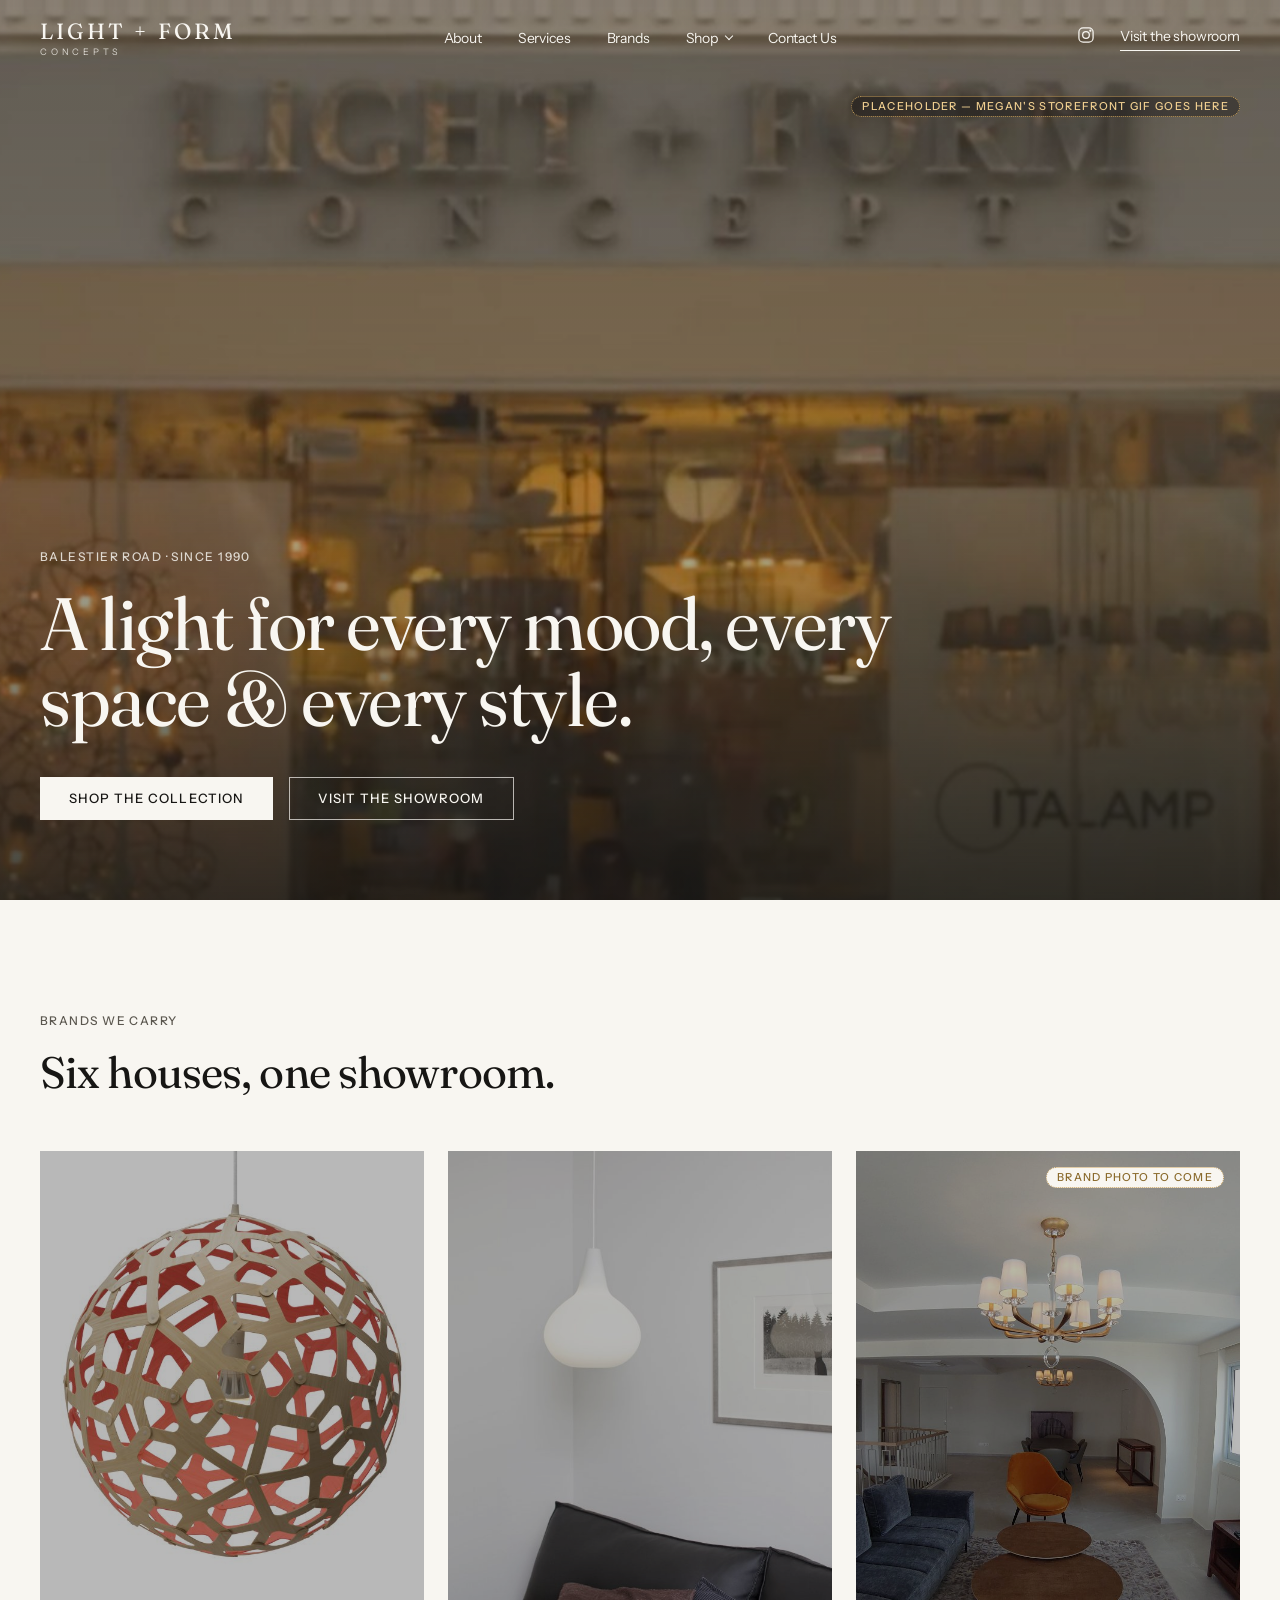
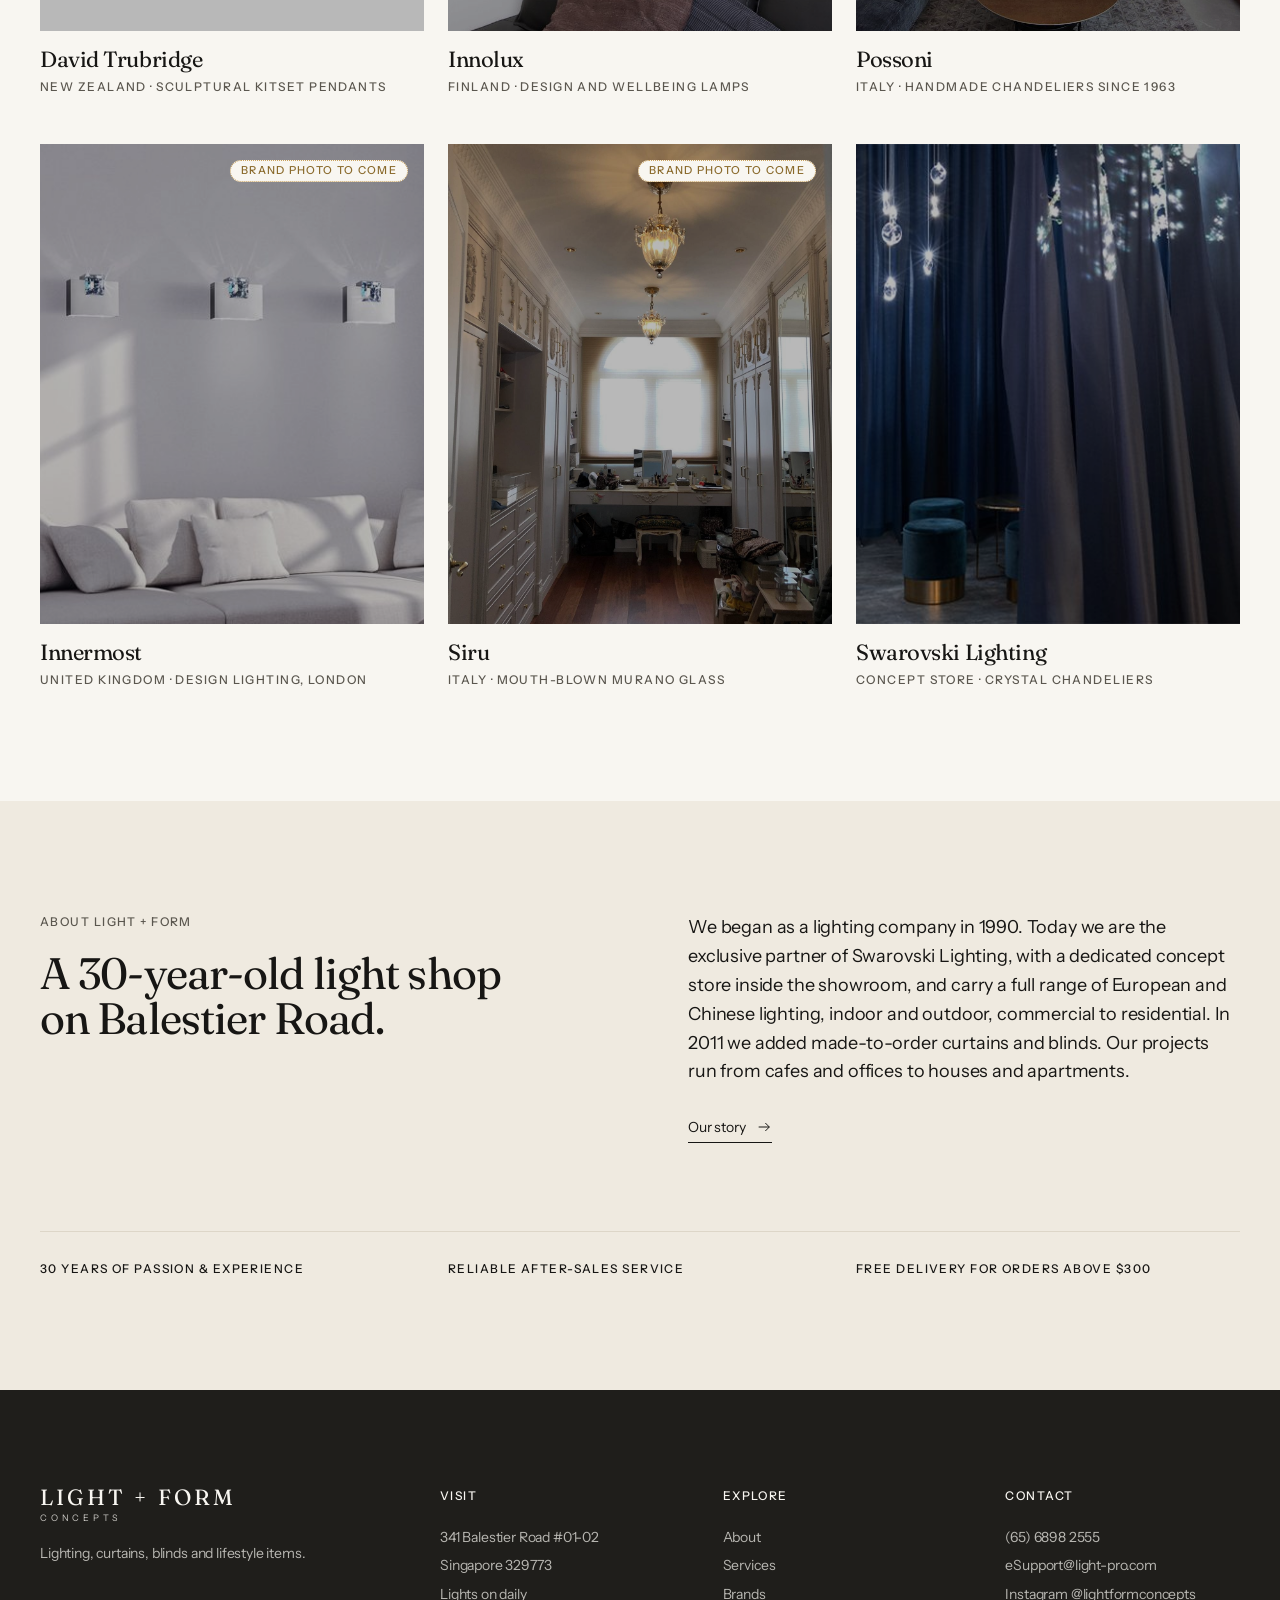
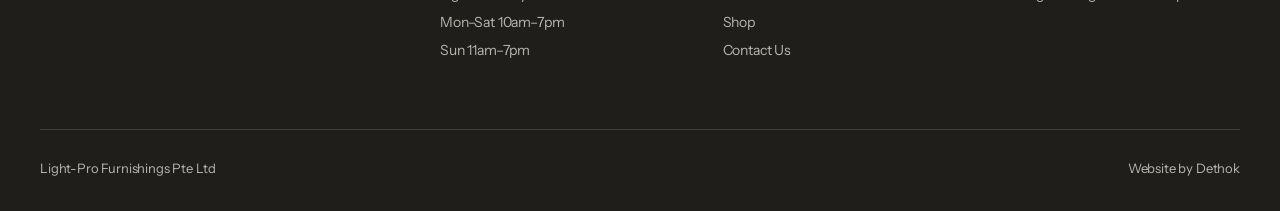
==== index.html @ 96eca963 "Light + Form Concepts website MVP: V1 (reference-derived type) + V2 (Bedrock p.1 type)" ====
<!doctype html>
<html lang="en">
<head>
<meta charset="utf-8">
<meta name="viewport" content="width=device-width,initial-scale=1">
<title>Light + Form Concepts &mdash; Lighting, curtains &amp; blinds on Balestier Road</title>
<meta name="description" content="Light + Form Concepts: lighting, curtains, blinds and lifestyle items at 341 Balestier Road, Singapore. Lights on daily.">
<link rel="icon" href="data:,">
<link rel="stylesheet" href="css/tokens.css">
<link rel="stylesheet" href="css/fonts.css">
<link rel="stylesheet" href="css/base.css">
<link rel="stylesheet" href="css/components.css">
<script src="js/site.js"></script>
</head>
<body class="has-hero">
<a class="skip" href="#main">Skip to content</a>
<header class="site-header">
  <div class="container header-in">
    <a class="logo" href="index.html" aria-label="Light + Form Concepts, home"><span class="logo-main">LIGHT + FORM</span><span class="logo-sub">CONCEPTS</span></a>
    <nav class="nav" aria-label="Primary">
      <a href="about.html">About</a>
      <a href="services.html">Services</a>
      <a href="brands.html">Brands</a>
      <div class="has-mega">
        <button class="mega-trigger" type="button" aria-expanded="false" aria-controls="mega">Shop <span class="chev" aria-hidden="true"></span></button>
        <div class="mega" id="mega">
          <div class="mega-in">
            <div class="mega-col"><a class="mega-head mono" href="shop.html#by-brand">Shop by brands</a><ul><li><a href="brands.html#david-trubridge">David Trubridge</a></li><li><a href="brands.html#innolux">Innolux</a></li><li><a href="brands.html#possoni">Possoni</a></li><li><a href="brands.html#innermost">Innermost</a></li><li><a href="brands.html#siru">Siru</a></li><li><a href="brands.html#swarovski-lighting">Swarovski Lighting</a></li></ul></div>
            <div class="mega-col"><a class="mega-head mono" href="shop.html#by-collection">Shop by collections</a><ul><li><a href="shop.html#by-collection">Ceiling Light</a></li><li><a href="shop.html#by-collection">Down Light</a></li><li><a href="shop.html#by-collection">Hanging Light</a></li><li><a href="shop.html#by-collection">Magnetic Track Light</a></li><li><a href="shop.html#by-collection">Outdoor Light</a></li><li><a href="shop.html#by-collection">Standing Light</a></li><li><a href="shop.html#by-collection">Table Light</a></li><li><a href="shop.html#by-collection">Furniture</a></li><li><a href="shop.html#by-collection">Home Accessory</a></li><li><a href="shop.html#by-collection">Haiku Fan</a></li></ul></div>
            <div class="mega-col"><a class="mega-head mono" href="shop.html#by-product">Shop by products</a><ul><li><a href="product.html">Coral 400</a></li><li><a href="shop.html#by-product">Coral 600</a></li><li><a href="shop.html#by-product">Ebb</a></li><li><a href="shop.html#by-product">Bulbo</a></li><li><a href="shop.html#by-product">Alma</a></li><li><a href="shop.html#by-product">All 15 products</a></li></ul></div>
            <a class="mega-tile" href="shop.html#by-product"><div class="lamp" style="--lx:50%;--ly:30%"><img src="assets/img/innolux-bulbo.jpg" alt="Innolux Bulbo pendant lamp" width="700" height="800" loading="lazy"></div><span class="mono">Bulbo &middot; Innolux</span></a>
          </div>
        </div>
      </div>
      <a href="contact.html">Contact Us</a>
    </nav>
    <div class="header-r">
      <a class="ig-link" href="https://www.instagram.com/lightformconcepts/" aria-label="Light + Form Concepts on Instagram" rel="noopener"><span class="ico ico-ig" aria-hidden="true"></span></a>
      <a class="visit" href="contact.html">Visit the showroom</a>
      <button class="menu-btn" type="button" aria-label="Open menu" aria-expanded="false" aria-controls="drawer"><span class="ico ico-menu" aria-hidden="true"></span></button>
    </div>
  </div>
</header>
<div class="dim" aria-hidden="true"></div>
<div class="drawer" id="drawer" role="dialog" aria-modal="true" aria-label="Menu">
  <div class="drawer-top"><a class="logo" href="index.html" aria-label="Light + Form Concepts, home"><span class="logo-main">LIGHT + FORM</span><span class="logo-sub">CONCEPTS</span></a><button class="drawer-close" type="button" aria-label="Close menu"><span class="ico ico-close" aria-hidden="true"></span></button></div>
  <ul class="drawer-list">
    <li style="--i:0"><a href="about.html">About</a></li>
    <li style="--i:1"><a href="services.html">Services</a></li>
    <li style="--i:2"><a href="brands.html">Brands</a></li>
    <li><span class="drawer-label" style="--i:3">Shop</span>
      <ul class="sub"><li style="--i:4"><a href="shop.html#by-brand">Shop by brands</a></li><li style="--i:5"><a href="shop.html#by-collection">Shop by collections</a></li><li style="--i:6"><a href="shop.html#by-product">Shop by products</a></li></ul></li>
    <li style="--i:7"><a href="contact.html">Contact Us</a></li>
  </ul>
  <div class="drawer-meta mono" style="--i:8"><a href="contact.html">Visit the showroom</a><a href="https://www.instagram.com/lightformconcepts/" rel="noopener">Instagram</a></div>
</div>
<main id="main">
  <section class="hero on-dark" aria-label="Showroom">
    <img class="hero-bg" src="assets/img/hero-storefront.jpg" alt="The Light + Form Concepts storefront on Balestier Road" width="1600" height="774" fetchpriority="high">
    <div class="hero-ph"><div class="container"><span class="ph">placeholder &mdash; Megan's storefront GIF goes here</span></div></div>
    <div class="container hero-in">
      <span class="eyebrow">Balestier Road &middot; since 1990</span>
      <h1 class="display-hero">A light for every mood, every space &amp; every style.</h1>
      <div class="hero-cta"><a class="btn btn-primary" href="shop.html">Shop the collection</a><a class="btn btn-ghost" href="contact.html">Visit the showroom</a></div>
    </div>
  </section>

  <section class="section" aria-labelledby="brands-h">
    <div class="container">
      <div class="sec-head reveal"><span class="eyebrow">Brands we carry</span><h2 id="brands-h">Six houses, one showroom.</h2></div>
      <div class="grid-tiles">
      <a class="tile reveal" style="--d:0.0s" href="brands.html#david-trubridge"><div class="lamp" style="--lx:50%;--ly:48%"><img src="assets/img/trubridge-coral-red.jpg" alt="David Trubridge Coral pendant in red" loading="lazy"></div><div class="tile-row stack"><h3 class="tile-name">David Trubridge</h3><span class="mono">New Zealand &middot; sculptural kitset pendants</span></div></a>
      <a class="tile reveal" style="--d:0.08s" href="brands.html#innolux"><div class="lamp" style="--lx:38%;--ly:37%"><img src="assets/img/innolux-bulbo-interior.jpg" alt="Innolux Bulbo pendant in an interior" loading="lazy"></div><div class="tile-row stack"><h3 class="tile-name">Innolux</h3><span class="mono">Finland &middot; design and wellbeing lamps</span></div></a>
      <a class="tile reveal" style="--d:0.16s" href="brands.html#possoni"><div class="lamp" style="--lx:51%;--ly:26%"><img src="assets/img/project-leonie-hill.jpg" alt="Chandelier in an apartment at Leonie Hill" loading="lazy"><span class="ph" style="position:absolute;top:16px;right:16px;z-index:2;background:var(--paper);color:#8A6A2C">brand photo to come</span></div><div class="tile-row stack"><h3 class="tile-name">Possoni</h3><span class="mono">Italy &middot; handmade chandeliers since 1963</span></div></a>
      <a class="tile reveal" style="--d:0.0s" href="brands.html#innermost"><div class="lamp" style="--lx:50%;--ly:30%"><img src="assets/img/madison-wall-lights.jpg" alt="Madison wall lights" loading="lazy"><span class="ph" style="position:absolute;top:16px;right:16px;z-index:2;background:var(--paper);color:#8A6A2C">brand photo to come</span></div><div class="tile-row stack"><h3 class="tile-name">Innermost</h3><span class="mono">United Kingdom &middot; design lighting, London</span></div></a>
      <a class="tile reveal" style="--d:0.08s" href="brands.html#siru"><div class="lamp" style="--lx:52%;--ly:18%"><img src="assets/img/project-guok-avenue.jpg" alt="Pendant lights in a residence at Guok Avenue" loading="lazy"><span class="ph" style="position:absolute;top:16px;right:16px;z-index:2;background:var(--paper);color:#8A6A2C">brand photo to come</span></div><div class="tile-row stack"><h3 class="tile-name">Siru</h3><span class="mono">Italy &middot; mouth-blown Murano glass</span></div></a>
      <a class="tile reveal" style="--d:0.16s" href="brands.html#swarovski-lighting"><div class="lamp" style="--lx:50%;--ly:30%"><img src="assets/img/swarovski-crystal-rain.jpg" alt="Swarovski crystal rain chandelier" loading="lazy"></div><div class="tile-row stack"><h3 class="tile-name">Swarovski Lighting</h3><span class="mono">Concept store &middot; crystal chandeliers</span></div></a>
      </div>
    </div>
  </section>

  <section class="section band" aria-labelledby="about-h">
    <div class="container">
      <div class="writeup">
        <div class="reveal"><span class="eyebrow">About Light + Form</span><h2 id="about-h">A 30-year-old light shop on Balestier Road.</h2></div>
        <div class="reveal" style="--d:.1s">
          <p>We began as a lighting company in 1990. Today we are the exclusive partner of Swarovski Lighting, with a dedicated concept store inside the showroom, and carry a full range of European and Chinese lighting, indoor and outdoor, commercial to residential. In 2011 we added made-to-order curtains and blinds. Our projects run from cafes and offices to houses and apartments.</p>
          <a class="link-arrow" href="about.html">Our story <span class="ico ico-arrow" aria-hidden="true"></span></a>
        </div>
      </div>
      <ul class="usp mono reveal">
        <li>30 years of passion &amp; experience</li><li>Reliable after-sales service</li><li>Free delivery for orders above $300</li>
      </ul>
    </div>
  </section>
</main>
<footer class="site-footer">
  <div class="container">
    <div class="foot-grid">
      <div class="foot-brand"><a class="logo" href="index.html"><span class="logo-main">LIGHT + FORM</span><span class="logo-sub">CONCEPTS</span></a><p>Lighting, curtains, blinds and lifestyle items.</p></div>
      <div class="foot-col"><h4>Visit</h4><ul><li>341 Balestier Road #01-02</li><li>Singapore 329773</li><li>Lights on daily</li><li>Mon&ndash;Sat 10am&ndash;7pm</li><li>Sun 11am&ndash;7pm</li></ul></div>
      <div class="foot-col"><h4>Explore</h4><ul><li><a href="about.html">About</a></li><li><a href="services.html">Services</a></li><li><a href="brands.html">Brands</a></li><li><a href="shop.html">Shop</a></li><li><a href="contact.html">Contact Us</a></li></ul></div>
      <div class="foot-col"><h4>Contact</h4><ul><li><a href="tel:+6568982555">(65) 6898 2555</a></li><li><a href="mailto:eSupport@light-pro.com">eSupport@light-pro.com</a></li><li><a href="https://www.instagram.com/lightformconcepts/" rel="noopener">Instagram @lightformconcepts</a></li></ul></div>
    </div>
    <div class="foot-bottom"><span>Light-Pro Furnishings Pte Ltd</span><span class="small">Website by Dethok</span></div>
  </div>
</footer>
</body>
</html>
---- css/tokens.css ----
/* Design tokens shared by V1 and V2. Fonts live in fonts.css / fonts-v2.css. */
:root{
  --paper:#F8F6F1; --paper-2:#EFEAE0; --white:#FFFFFF; --ink:#171614; --ink-2:#5B574F;
  --hairline:#DDD6C8; --footer:#1F1E1B; --accent:#C9A15C;
  --glow:255,196,110; --dim:rgba(23,22,20,.4);

  --container:1360px; --gutter:40px; --section:112px; --gap:24px; --gap-y:48px; --header-h:76px;
  --radius:0; --radius-pill:999px;

  --ease:cubic-bezier(.22,.61,.36,1); --ease-drawer:cubic-bezier(.41,.38,.14,1);
  --t-fast:.3s; --t-lamp:.55s;
}
@media (max-width:600px){:root{--gutter:24px;--section:72px}}
---- css/fonts.css ----
/* V1 - Fraunces + Instrument Sans (stand-ins for the references' licensed faces). */
@import url("https://fonts.googleapis.com/css2?family=Fraunces:ital,opsz,wght@0,9..144,300..600;1,9..144,300..600&family=Instrument+Sans:wght@400;500;600&display=swap");
:root{
  --font-display:"Fraunces",Georgia,serif;
  --display-weight:400; --display-style:normal; --display-tracking:-0.02em; --display-lh:1.02; --display-scale:1;
  --font-body:"Instrument Sans",system-ui,sans-serif; --body-tracking:-0.01em;
  --font-mono:"Instrument Sans",system-ui,sans-serif; --mono-tracking:0.12em; --mono-transform:uppercase; --mono-weight:500;
}
---- css/base.css ----
/* Reset, type scale, layout utilities. All type goes through the --font-* / --display-* variables. */
*,*::before,*::after{box-sizing:border-box}
html{-webkit-text-size-adjust:100%;scroll-behavior:smooth;scroll-padding-top:calc(var(--header-h) + 16px)}
body{margin:0;background:var(--paper);color:var(--ink);font-family:var(--font-body);font-size:16px;line-height:1.6;letter-spacing:var(--body-tracking);-webkit-font-smoothing:antialiased;overflow-x:hidden}
img{display:block;max-width:100%}
a{color:inherit;text-decoration:none}
ul{list-style:none;margin:0;padding:0}
h1,h2,h3,h4,p,figure,dl,dd{margin:0}
button,input,select,textarea{font:inherit;letter-spacing:inherit;color:inherit}
button{cursor:pointer}

:root{--hero-size:calc(74px*var(--display-scale));--h1-size:calc(64px*var(--display-scale));--h2-size:calc(44px*var(--display-scale));--h3-size:calc(22px*var(--display-scale))}
@media (max-width:600px){:root{--hero-size:calc(44px*var(--display-scale));--h1-size:calc(40px*var(--display-scale));--h2-size:calc(32px*var(--display-scale));--h3-size:calc(20px*var(--display-scale))}}

h1,h2,h3,.display{font-family:var(--font-display);font-weight:var(--display-weight);font-style:var(--display-style);letter-spacing:var(--display-tracking);line-height:var(--display-lh)}
h1{font-size:var(--h1-size)} h2{font-size:var(--h2-size)} h3{font-size:var(--h3-size);line-height:1.15}
.display-hero{font-size:var(--hero-size)}
.small{font-size:13px}
.mono,.eyebrow{font-family:var(--font-mono);font-size:12px;font-weight:var(--mono-weight);letter-spacing:var(--mono-tracking);text-transform:var(--mono-transform);line-height:1.5}
.eyebrow{display:block;color:var(--ink-2);margin-bottom:20px}

.container{width:100%;max-width:var(--container);margin-inline:auto;padding-inline:var(--gutter)}
.section{padding-block:var(--section)}
.band{background:var(--paper-2)}

/* Placeholder: visible but discreet; every .ph is something the client must supply. */
.ph{display:inline-block;font-family:var(--font-mono);font-size:11px;font-weight:var(--mono-weight);letter-spacing:var(--mono-tracking);text-transform:var(--mono-transform);line-height:1.4;padding:2px 10px;border:1px dotted var(--accent);border-radius:var(--radius-pill);color:#8A6A2C;background:rgba(201,161,92,.12);vertical-align:middle}
.on-dark .ph{color:#F0CF90;background:rgba(23,22,20,.45)}

:focus-visible{outline:2px solid currentColor;outline-offset:3px}
.skip{position:absolute;left:var(--gutter);top:-80px;z-index:100;background:var(--ink);color:var(--paper);padding:12px 20px}
.skip:focus{top:12px}

@media (prefers-reduced-motion:reduce){*,*::before,*::after{transition-duration:0s!important;animation:none!important;scroll-behavior:auto!important}}
---- css/components.css ----
/* ---------- icons (masked SVGs inherit currentColor) ---------- */
.ico{display:inline-block;width:20px;height:20px;flex:none;background:currentColor;-webkit-mask:var(--ico) center/contain no-repeat;mask:var(--ico) center/contain no-repeat}
.ico-menu{--ico:url(../assets/icons/menu.svg)} .ico-close{--ico:url(../assets/icons/close.svg)}
.ico-arrow{--ico:url(../assets/icons/arrow.svg)} .ico-ig{--ico:url(../assets/icons/instagram.svg)}

/* ---------- buttons ---------- */
.btn{display:inline-flex;align-items:center;justify-content:center;gap:10px;padding:14px 28px;font-family:var(--font-body);font-size:13px;font-weight:500;line-height:1;letter-spacing:.08em;text-transform:uppercase;border:1px solid var(--ink);border-radius:var(--radius);transition:background var(--t-fast),color var(--t-fast),border-color var(--t-fast)}
.btn-primary{background:var(--ink);color:var(--paper)}
.btn-primary:hover{background:var(--accent);border-color:var(--accent);color:var(--ink)}
.btn-ghost{background:transparent;color:var(--ink)}
.btn-ghost:hover{background:var(--ink);color:var(--paper)}
.btn-sm{padding:10px 18px;font-size:12px}
.link-arrow{display:inline-flex;align-items:center;gap:10px;border-bottom:1px solid currentColor;padding-bottom:3px;font-size:14px}
.link-arrow .ico{width:16px;height:16px;transition:transform var(--t-fast) var(--ease)}
.link-arrow:hover .ico{transform:translateX(4px)}

/* ---------- header / nav ---------- */
.site-header{position:fixed;inset:0 0 auto 0;height:var(--header-h);z-index:50;color:var(--paper);border-bottom:1px solid transparent;transition:background var(--t-fast),color var(--t-fast),border-color var(--t-fast)}
.site-header.is-solid{background:var(--paper);color:var(--ink);border-bottom-color:var(--hairline)}
.header-in{height:100%;display:grid;grid-template-columns:1fr auto 1fr;align-items:center;gap:24px}
.logo{display:inline-flex;flex-direction:column;gap:5px;line-height:1;justify-self:start}
.logo-main{font-family:var(--font-display);font-weight:var(--display-weight);font-style:var(--display-style);font-size:calc(22px*var(--display-scale));letter-spacing:.14em;white-space:nowrap}
.logo-sub{font-family:var(--font-mono);font-size:9px;letter-spacing:.42em;opacity:.8}
.nav{display:flex;gap:36px}
.nav>a,.mega-trigger{position:relative;height:var(--header-h);display:inline-flex;align-items:center;gap:8px;background:none;border:0;padding:0;font-size:14px}
.nav>a::after,.mega-trigger::after{content:"";position:absolute;left:0;right:0;bottom:24px;height:1px;background:currentColor;transform:scaleX(0);transform-origin:left;transition:transform var(--t-fast) var(--ease)}
.nav>a:hover::after,.nav>a[aria-current]::after,.mega-trigger:hover::after,.mega-open .mega-trigger::after{transform:scaleX(1)}
.mega-trigger .chev{width:6px;height:6px;border-right:1px solid currentColor;border-bottom:1px solid currentColor;transform:translateY(-2px) rotate(45deg);transition:transform var(--t-fast)}
.mega-open .mega-trigger .chev{transform:translateY(1px) rotate(225deg)}
.header-r{justify-self:end;display:flex;align-items:center;gap:24px;font-size:14px}
.header-r .visit{border-bottom:1px solid currentColor;padding-bottom:2px}
.menu-btn{display:none;background:none;border:0;padding:8px;margin-right:-8px}
.menu-btn .ico{width:26px;height:26px}

/* mega menu */
.mega{position:absolute;left:0;right:0;top:100%;background:var(--white);color:var(--ink);border-bottom:1px solid var(--hairline);visibility:hidden;opacity:0;transform:translateY(-8px);transition:opacity var(--t-fast) var(--ease),transform var(--t-fast) var(--ease),visibility 0s var(--t-fast)}
.mega-open .mega{visibility:visible;opacity:1;transform:none;transition-delay:0s}
.mega-in{max-width:var(--container);margin-inline:auto;padding:48px var(--gutter) 56px;display:grid;grid-template-columns:1fr 1fr 1fr 1.05fr;gap:48px}
.mega-head{display:block;color:var(--ink-2);margin-bottom:18px;transition:color var(--t-fast)}
.mega-head:hover{color:var(--ink)}
.mega-col li a{display:block;padding:5px 0;font-size:15px;transition:transform var(--t-fast) var(--ease)}
.mega-col li a:hover{transform:translateX(4px)}
.mega-tile{display:block}
.mega-tile .lamp{aspect-ratio:4/5;max-height:300px;width:100%}
.mega-tile .mono{display:block;margin-top:12px;color:var(--ink-2)}
.dim{position:fixed;inset:0;z-index:40;background:var(--dim);opacity:0;visibility:hidden;transition:opacity var(--t-fast),visibility 0s var(--t-fast)}
.mega-open .dim{opacity:1;visibility:visible;transition-delay:0s}

/* mobile drawer */
.drawer{position:fixed;inset:0;z-index:60;background:var(--paper);color:var(--ink);overflow-y:auto;transform:translateX(-100%);visibility:hidden;transition:transform .7s var(--ease-drawer),visibility 0s .7s}
.drawer.is-open{transform:none;visibility:visible;transition-delay:0s}
.drawer-top{display:flex;align-items:center;justify-content:space-between;height:var(--header-h);padding-inline:var(--gutter);border-bottom:1px solid var(--hairline)}
.drawer-top button{background:none;border:0;padding:8px;margin-right:-8px}
.drawer-list{padding:32px var(--gutter) 48px}
.drawer-list>li{border-bottom:1px solid var(--hairline)}
.drawer-list a,.drawer-list .drawer-label{display:block;padding:16px 0;font-family:var(--font-display);font-weight:var(--display-weight);font-style:var(--display-style);font-size:calc(28px*var(--display-scale));letter-spacing:var(--display-tracking);line-height:var(--display-lh)}
.drawer-list .sub{padding:0 0 18px 4px}
.drawer-list .sub a{padding:7px 0;font-family:var(--font-body);font-style:normal;font-size:16px;letter-spacing:var(--body-tracking);color:var(--ink-2)}
.drawer-list .drawer-label{color:var(--ink-2);padding-bottom:6px}
.drawer-meta{padding:0 var(--gutter) 48px;display:flex;flex-direction:column;gap:10px}
.drawer [style*="--i"]{opacity:0;transform:translateY(14px);transition:opacity .6s var(--ease),transform .6s var(--ease);transition-delay:calc(var(--i)*45ms + 200ms)}
.drawer.is-open [style*="--i"]{opacity:1;transform:none}
body.no-scroll{overflow:hidden}

@media (max-width:899px){
  .nav,.header-r .visit,.header-r .ig-link{display:none}
  .header-in{grid-template-columns:1fr auto}
  .menu-btn{display:inline-flex}
  .mega,.dim{display:none}
}
@media (min-width:900px){.drawer{display:none}}

/* ---------- lamp light-up (brief section 4) ---------- */
.lamp{position:relative;isolation:isolate;overflow:hidden;transition:box-shadow var(--t-lamp) var(--ease)}
.lamp img{display:block;width:100%;height:100%;object-fit:cover;filter:brightness(.72) saturate(.85);transition:filter .55s cubic-bezier(.22,.61,.36,1),transform .9s var(--ease)}
.lamp::after{content:"";position:absolute;inset:-12%;pointer-events:none;opacity:0;
  background:radial-gradient(closest-side at var(--lx,50%) var(--ly,42%),rgba(255,201,120,.85),rgba(255,170,60,.28) 45%,transparent 72%);
  mix-blend-mode:screen;transition:opacity .55s cubic-bezier(.22,.61,.36,1)}
.lamp:focus-within img,.lamp.is-on img{filter:brightness(1.08) saturate(1.08)}
.lamp:focus-within::after,.lamp.is-on::after{opacity:1}
.lamp:focus-within,.lamp.is-on{box-shadow:0 24px 80px -20px rgba(255,170,60,.35)}
@media (hover:hover){
  .lamp:hover img,.tile:hover .lamp img{filter:brightness(1.08) saturate(1.08)}
  .lamp:hover::after,.tile:hover .lamp::after{opacity:1}
  .lamp:hover,.tile:hover .lamp{box-shadow:0 24px 80px -20px rgba(255,170,60,.35)}
  .tile:hover .lamp img{transform:scale(1.03)}
}

/* ---------- reveal (brief section 5) ---------- */
html.motion .reveal{opacity:0;transform:translateY(16px);transition:opacity .7s var(--ease),transform .7s var(--ease);transition-delay:var(--d,0s)}
html.motion .reveal.is-in{opacity:1;transform:none}
@media (prefers-reduced-motion:reduce){html.motion .reveal{opacity:1;transform:none}}

/* ---------- section header ---------- */
.sec-head{margin-bottom:56px;max-width:760px}
.sec-head h2{max-width:14em}

/* ---------- hero ---------- */
main{padding-top:var(--header-h)}
.has-hero main{padding-top:0}
.hero{position:relative;min-height:max(100svh,560px);display:flex;align-items:flex-end;color:var(--paper);background:var(--footer);overflow:hidden}
.hero-bg{position:absolute;inset:0;width:100%;height:100%;object-fit:cover;transform-origin:60% 55%}
.hero-bg.kb{animation:kb 18s var(--ease) forwards}
@keyframes kb{from{transform:scale(1)}to{transform:scale(1.06)}}
.hero::after{content:"";position:absolute;inset:0;background:linear-gradient(to top,rgba(23,22,20,.82) 0%,rgba(23,22,20,.3) 45%,rgba(23,22,20,.45) 100%)}
.hero-in{position:relative;z-index:1;padding-bottom:80px}
.hero h1{font-size:var(--hero-size);max-width:13em;margin-bottom:40px}
.hero .eyebrow{color:rgba(248,246,241,.82)}
.hero-cta{display:flex;flex-wrap:wrap;gap:16px}
.hero .btn-primary{background:var(--paper);border-color:var(--paper);color:var(--ink)}
.hero .btn-primary:hover{background:var(--accent);border-color:var(--accent)}
.hero .btn-ghost{border-color:rgba(248,246,241,.7);color:var(--paper)}
.hero .btn-ghost:hover{background:var(--paper);color:var(--ink)}
.hero-ph{position:absolute;z-index:1;left:0;right:0;top:calc(var(--header-h) + 20px)}
.hero-ph .container{display:flex;justify-content:flex-end}

/* ---------- tiles (brand + product) ---------- */
.grid-tiles{display:grid;grid-template-columns:repeat(3,1fr);gap:var(--gap-y) var(--gap)}
.grid-4{display:grid;grid-template-columns:repeat(4,1fr);gap:var(--gap-y) var(--gap)}
.tile{display:block}
.tile .lamp{aspect-ratio:4/5;background:var(--paper-2)}
.tile-row{display:flex;justify-content:space-between;align-items:baseline;gap:16px;margin-top:16px}
.tile-name{font-size:var(--h3-size)}
.tile-price{font-size:15px;color:var(--ink-2);white-space:nowrap}
.tile-row.stack{flex-direction:column;gap:6px}
.tile-row.stack .mono{color:var(--ink-2)}
@media (max-width:899px){.grid-tiles{grid-template-columns:repeat(2,1fr)}.grid-4{grid-template-columns:repeat(2,1fr)}}
@media (max-width:559px){.grid-tiles{grid-template-columns:1fr}}

/* ---------- write-up + USPs ---------- */
.writeup{display:grid;grid-template-columns:1fr 1fr;gap:96px;align-items:start}
.writeup h2{max-width:11em}
.writeup p{font-size:18px;max-width:34em;margin-bottom:28px}
.usp{display:grid;grid-template-columns:repeat(3,1fr);gap:var(--gap);margin-top:88px;padding-top:28px;border-top:1px solid var(--hairline)}
@media (max-width:899px){.writeup{grid-template-columns:1fr;gap:32px}.usp{grid-template-columns:1fr;gap:12px;margin-top:56px}}

/* ---------- footer ---------- */
.site-footer{background:var(--footer);color:rgba(248,246,241,.7);padding:96px 0 32px;font-size:14px}
.foot-grid{display:grid;grid-template-columns:1.5fr 1fr 1fr 1fr;gap:48px;padding-bottom:64px;border-bottom:1px solid rgba(248,246,241,.15)}
.foot-brand .logo{color:var(--paper);margin-bottom:20px}
.foot-brand p{max-width:26em}
.foot-col h4{margin:0 0 18px;font-family:var(--font-mono);font-size:12px;font-weight:var(--mono-weight);letter-spacing:var(--mono-tracking);text-transform:var(--mono-transform);color:var(--paper)}
.foot-col li{padding:3px 0}
.foot-col a:hover{color:var(--paper)}
.foot-bottom{display:flex;justify-content:space-between;gap:16px;flex-wrap:wrap;padding-top:28px;font-size:13px}
@media (max-width:899px){.foot-grid{grid-template-columns:1fr 1fr}.foot-brand{grid-column:1/-1}}
@media (max-width:559px){.foot-grid{grid-template-columns:1fr}}

/* ---------- product page ---------- */
.pdp{display:grid;grid-template-columns:minmax(0,1fr) minmax(0,1fr);gap:72px;align-items:start;padding-block:48px var(--section)}
.pdp-gallery,.pdp-buy{position:sticky;top:calc(var(--header-h) + 24px)}
.g-slide{display:none;aspect-ratio:1/1;background:var(--paper-2)}
.g-slide.is-active{display:block}
.g-bar{display:flex;align-items:center;justify-content:space-between;gap:16px;margin-top:12px}
.g-thumbs{display:flex;gap:10px}
.g-thumbs button{width:56px;height:56px;padding:0;border:1px solid transparent;background:none;opacity:.6;transition:opacity var(--t-fast),border-color var(--t-fast)}
.g-thumbs button[aria-current=true]{opacity:1;border-color:var(--ink)}
.g-thumbs img{width:100%;height:100%;object-fit:cover}
.pdp-buy .eyebrow{margin-bottom:14px}
.pdp-buy h1{margin-bottom:16px}
.tagline{font-family:var(--font-display);font-style:var(--display-style);font-weight:var(--display-weight);font-size:calc(22px*var(--display-scale));letter-spacing:var(--display-tracking);line-height:1.2;color:var(--ink-2);margin-bottom:20px}
.pdp-buy p.body{max-width:34em;margin-bottom:24px}
.price{font-size:15px;color:var(--ink-2);margin-bottom:24px}
.field{display:block;margin-bottom:20px}
.field .mono{display:block;color:var(--ink-2);margin-bottom:4px}
.field select{width:100%;border:0;border-bottom:1px solid var(--ink-2);border-radius:0;background:transparent;padding:10px 0}
.buy-actions{display:flex;flex-wrap:wrap;align-items:center;gap:12px;margin:28px 0 20px}
.note{padding:16px 0;border-top:1px solid var(--hairline);margin-bottom:24px}
.note .mono{color:var(--ink-2);display:block;margin-bottom:4px}
.specs summary{list-style:none;display:inline-flex;align-items:center;gap:10px;padding:10px 22px;border-radius:var(--radius-pill);background:var(--accent);color:var(--ink);font-family:var(--font-mono);font-size:12px;font-weight:var(--mono-weight);letter-spacing:var(--mono-tracking);text-transform:var(--mono-transform);cursor:pointer}
.specs summary::-webkit-details-marker{display:none}
.specs summary::after{content:"+"}
.specs[open] summary::after{content:"\2212"}
.spec{width:100%;border-collapse:collapse;margin-top:16px}
.spec th,.spec td{text-align:left;padding:12px 0;border-bottom:1px solid var(--hairline);font-size:14px;font-weight:400}
.spec th{width:40%;color:var(--ink-2)}
.related{padding-block:var(--section);border-top:1px solid var(--hairline)}
@media (max-width:899px){.pdp{grid-template-columns:1fr;gap:40px}.pdp-gallery,.pdp-buy{position:static}}
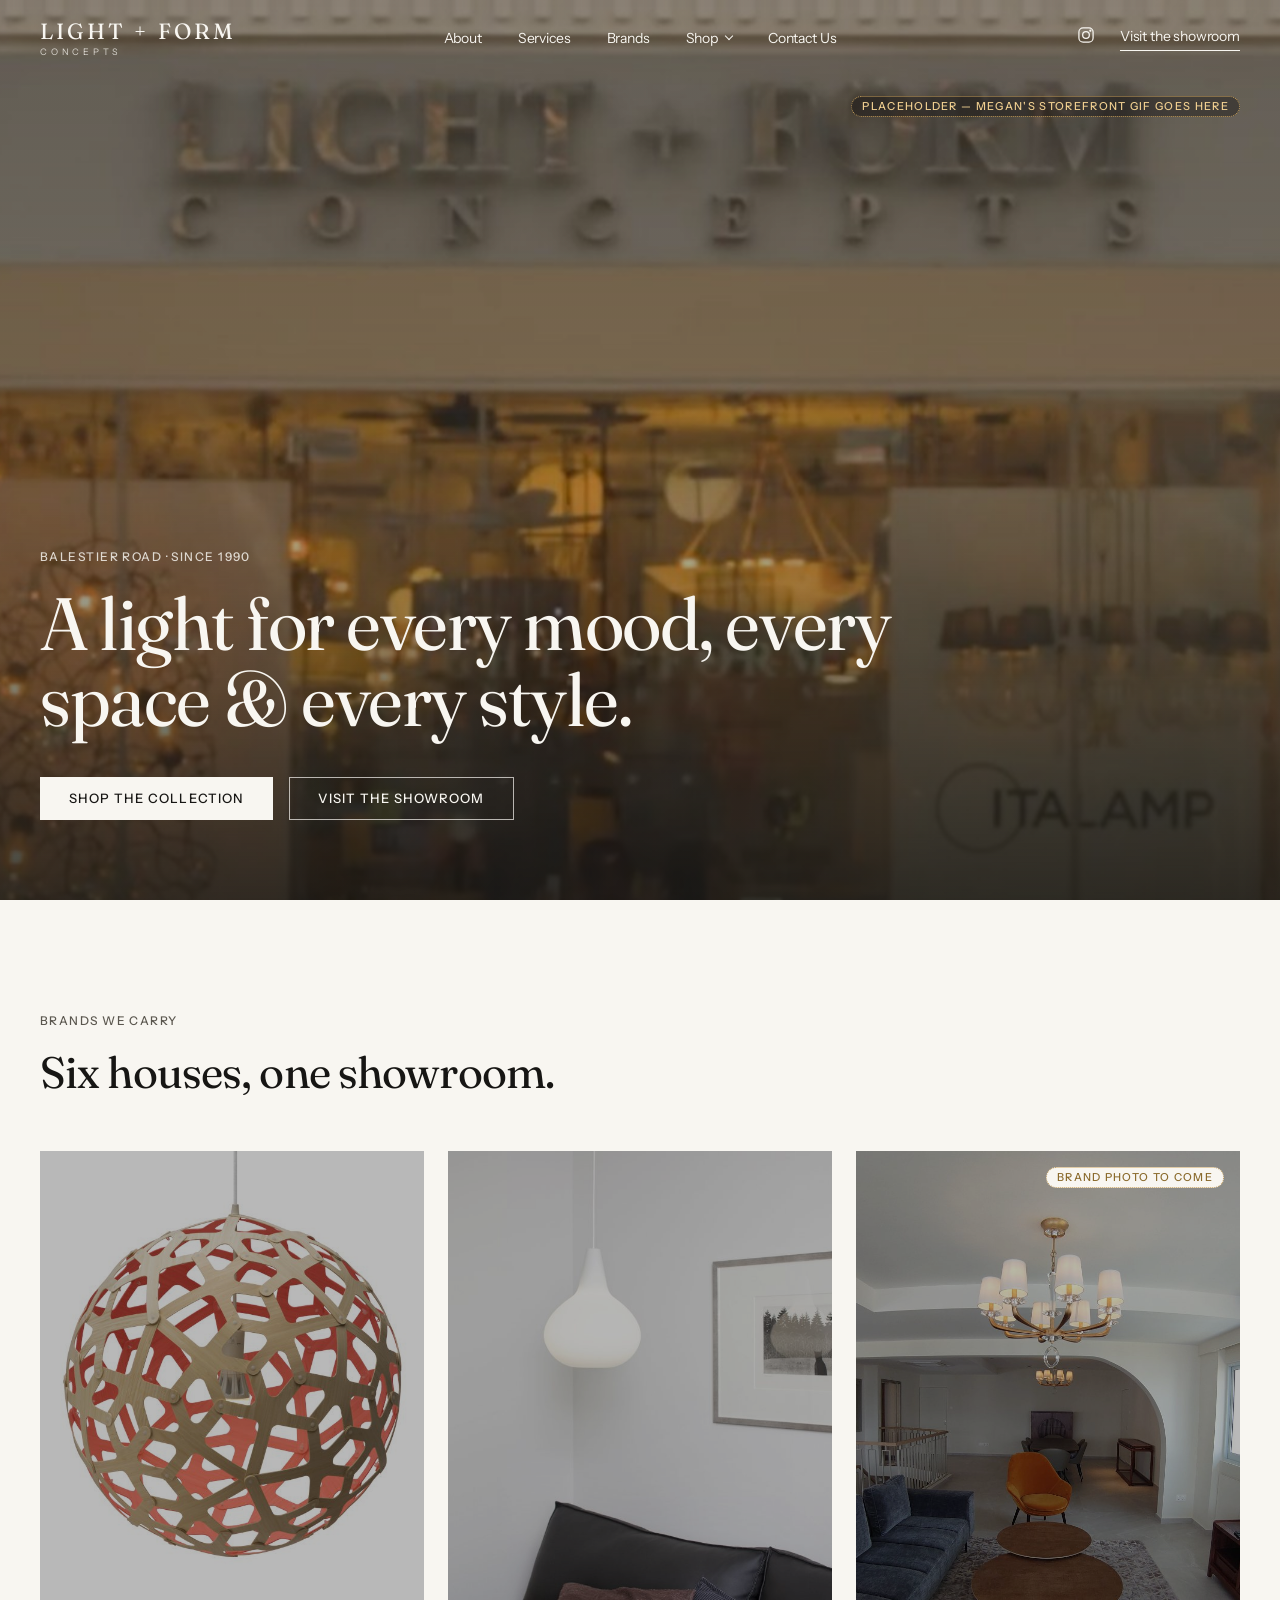
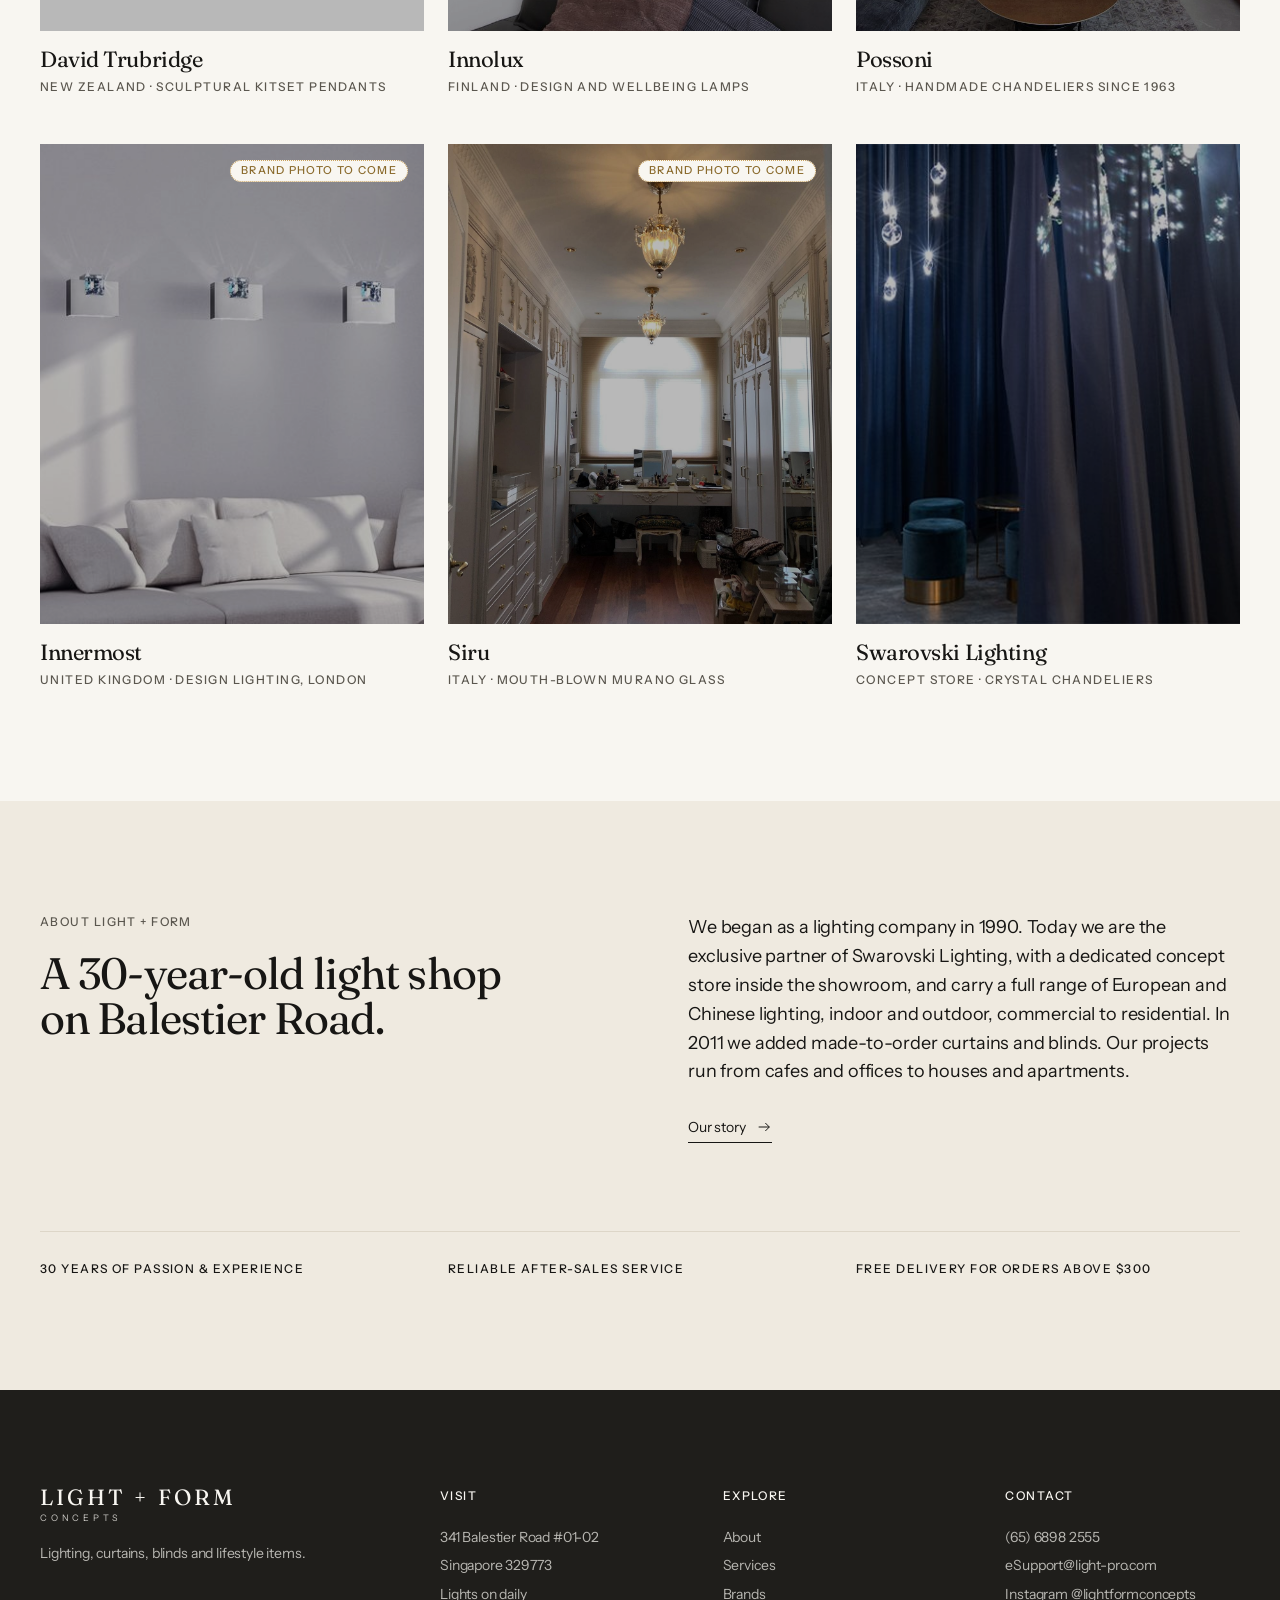
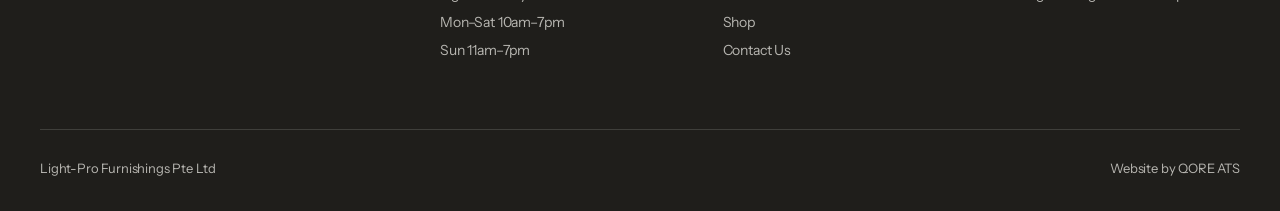
==== commit cdce9179: "Footer credit: Website by QORE ATS" ====
--- a/index.html
+++ b/index.html
@@ -102,7 +102,7 @@
       <div class="foot-col"><h4>Explore</h4><ul><li><a href="about.html">About</a></li><li><a href="services.html">Services</a></li><li><a href="brands.html">Brands</a></li><li><a href="shop.html">Shop</a></li><li><a href="contact.html">Contact Us</a></li></ul></div>
       <div class="foot-col"><h4>Contact</h4><ul><li><a href="tel:+6568982555">(65) 6898 2555</a></li><li><a href="mailto:eSupport@light-pro.com">eSupport@light-pro.com</a></li><li><a href="https://www.instagram.com/lightformconcepts/" rel="noopener">Instagram @lightformconcepts</a></li></ul></div>
     </div>
-    <div class="foot-bottom"><span>Light-Pro Furnishings Pte Ltd</span><span class="small">Website by Dethok</span></div>
+    <div class="foot-bottom"><span>Light-Pro Furnishings Pte Ltd</span><span class="small">Website by QORE ATS</span></div>
   </div>
 </footer>
 </body>
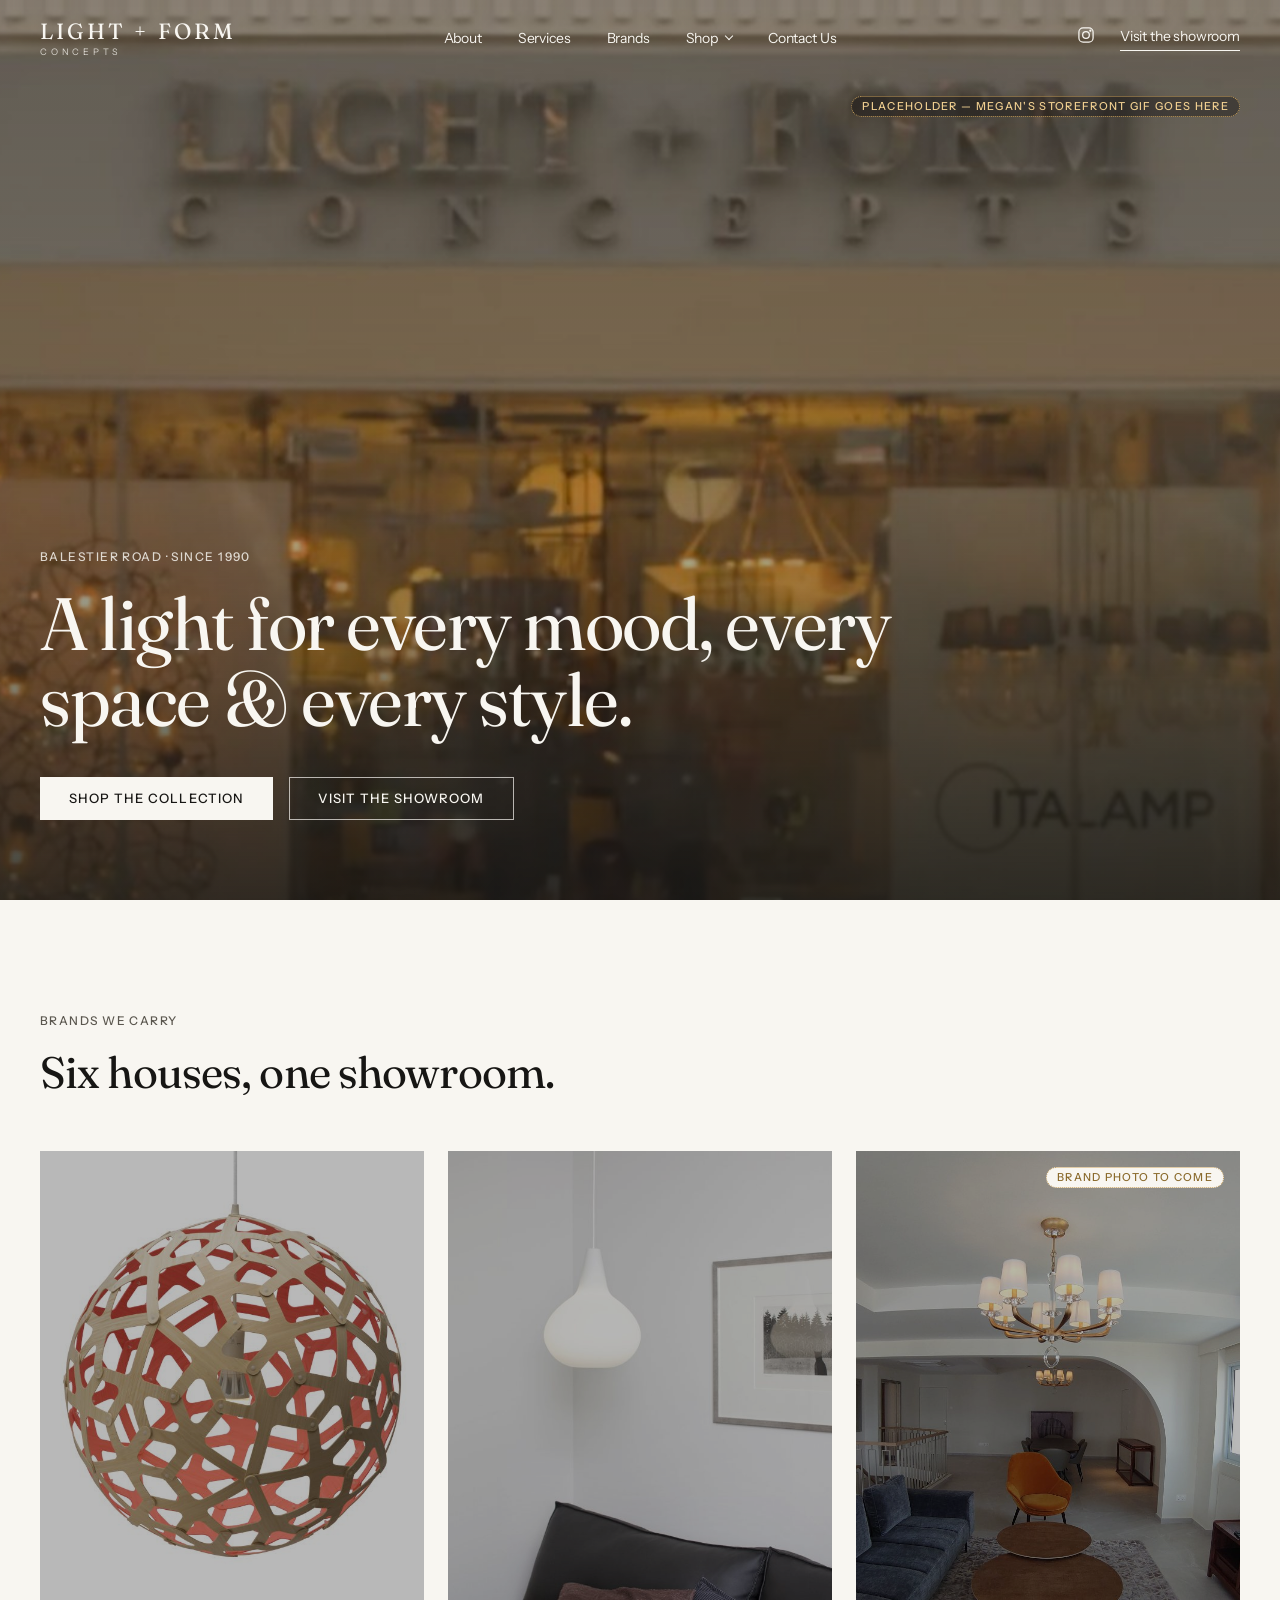
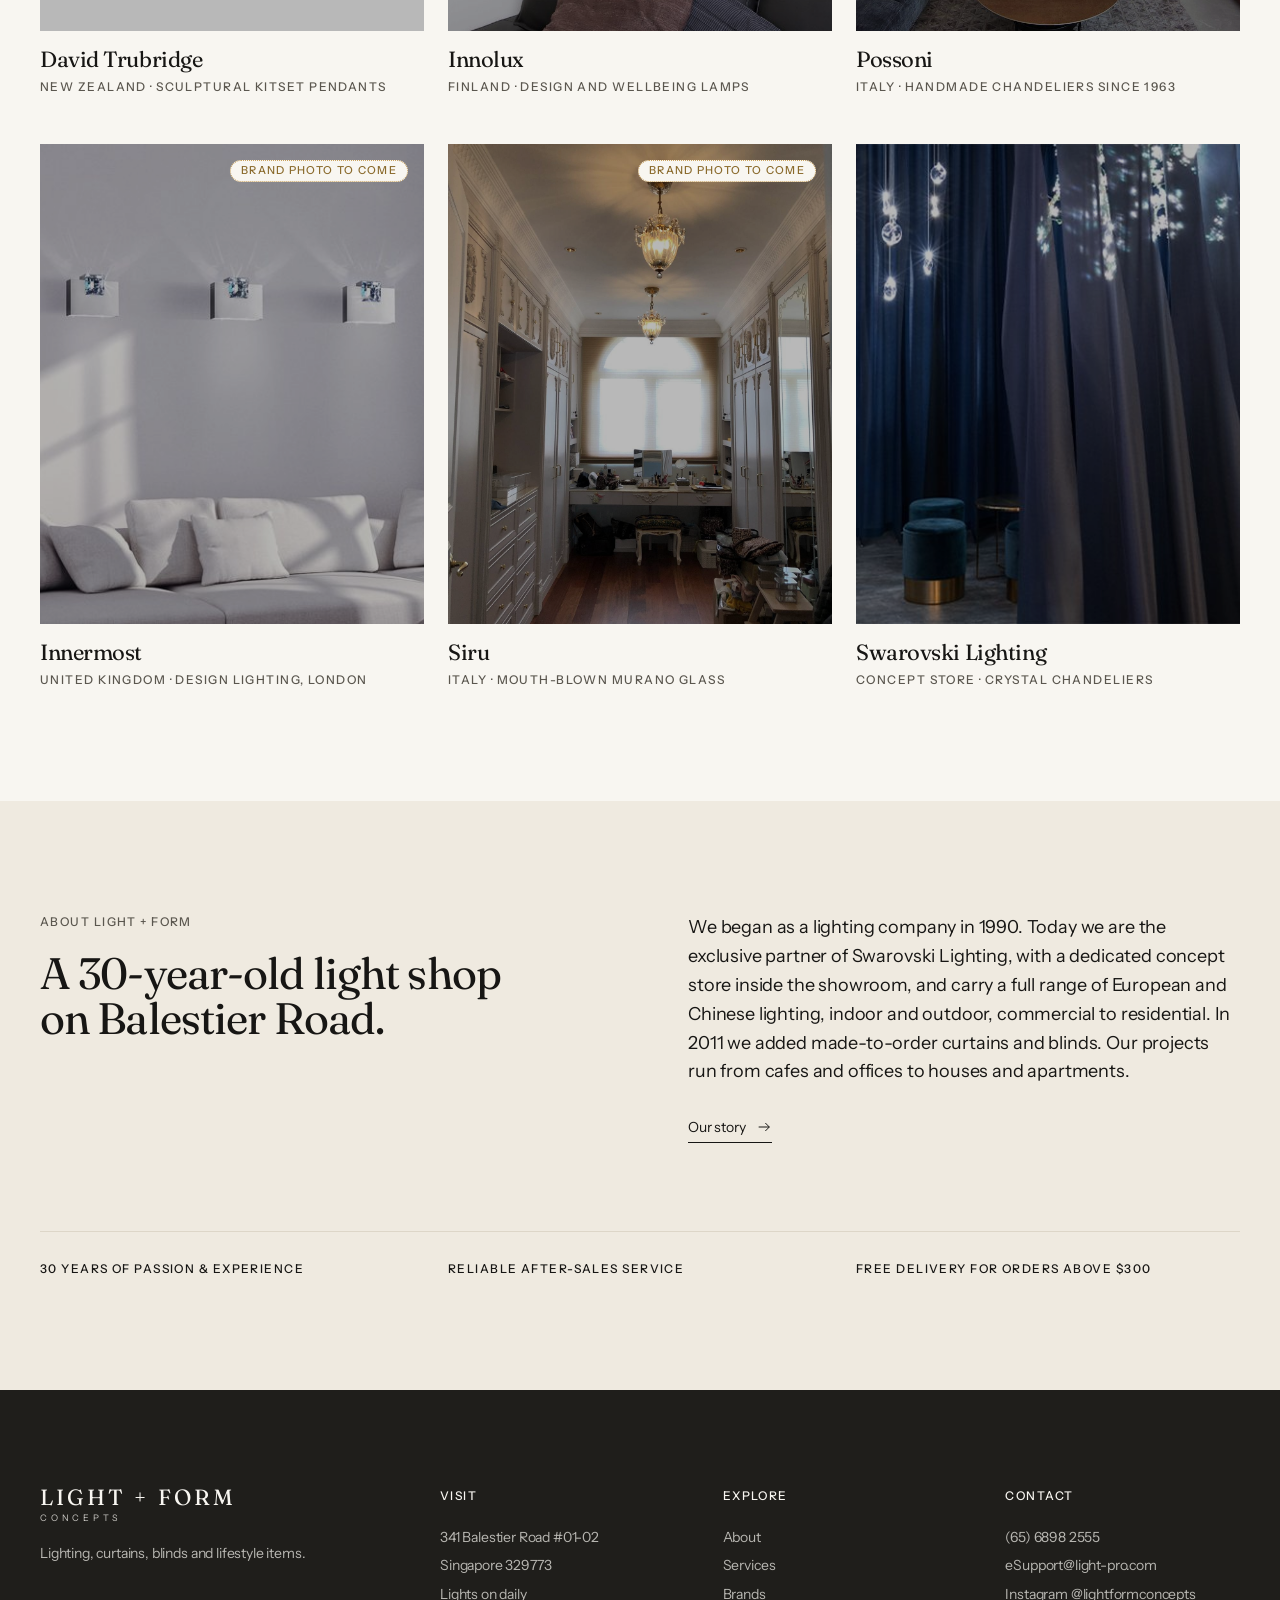
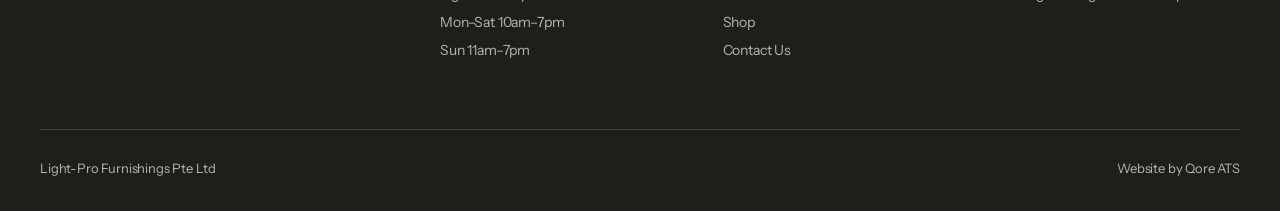
==== commit 876e3e3d: "Footer credit: Website by Qore ATS" ====
--- a/index.html
+++ b/index.html
@@ -102,7 +102,7 @@
       <div class="foot-col"><h4>Explore</h4><ul><li><a href="about.html">About</a></li><li><a href="services.html">Services</a></li><li><a href="brands.html">Brands</a></li><li><a href="shop.html">Shop</a></li><li><a href="contact.html">Contact Us</a></li></ul></div>
       <div class="foot-col"><h4>Contact</h4><ul><li><a href="tel:+6568982555">(65) 6898 2555</a></li><li><a href="mailto:eSupport@light-pro.com">eSupport@light-pro.com</a></li><li><a href="https://www.instagram.com/lightformconcepts/" rel="noopener">Instagram @lightformconcepts</a></li></ul></div>
     </div>
-    <div class="foot-bottom"><span>Light-Pro Furnishings Pte Ltd</span><span class="small">Website by QORE ATS</span></div>
+    <div class="foot-bottom"><span>Light-Pro Furnishings Pte Ltd</span><span class="small">Website by Qore ATS</span></div>
   </div>
 </footer>
 </body>
